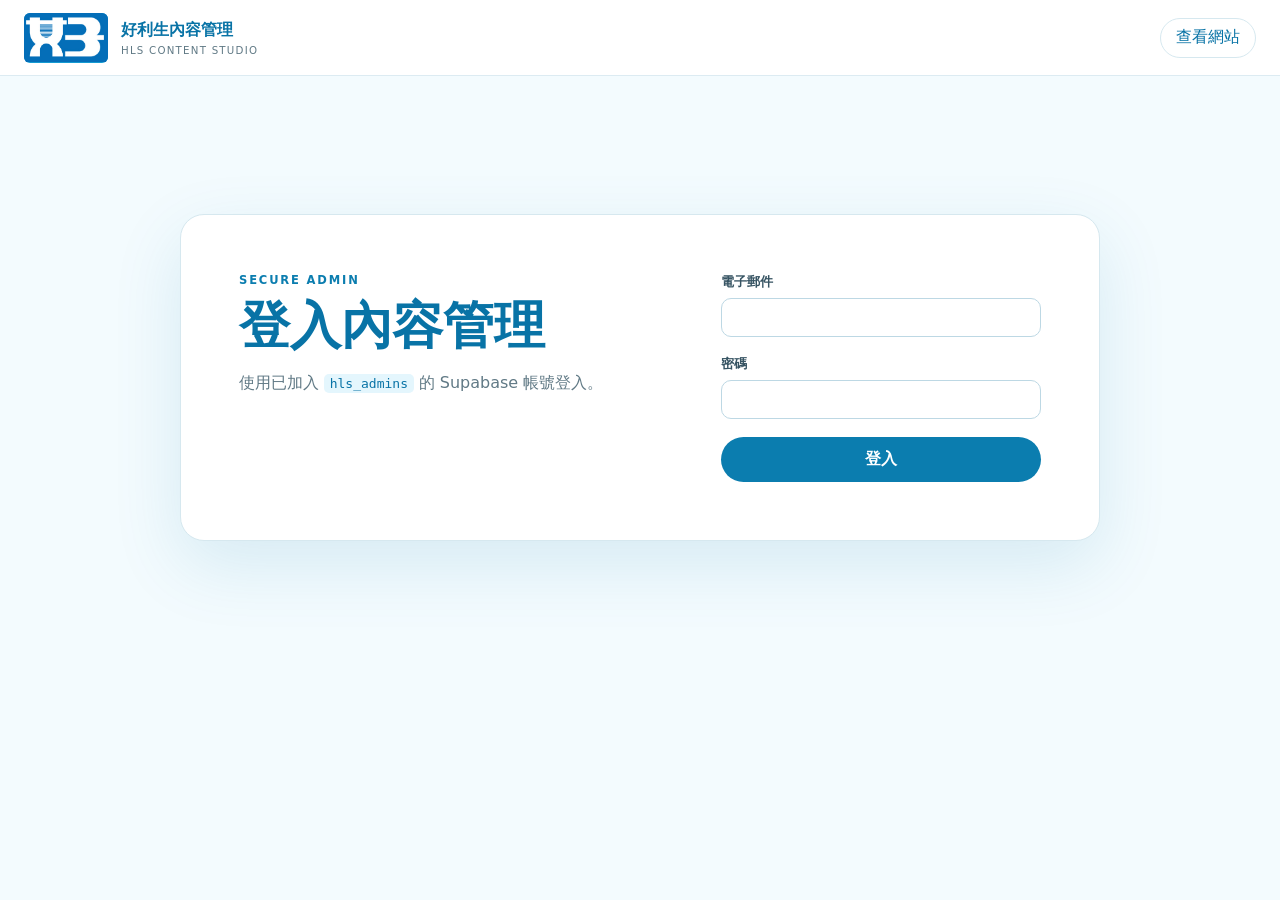
==== admin.html @ e85a118e "Add Supabase CMS and image management" ====
<!doctype html>
<html lang="zh-Hant">
  <head>
    <meta charset="UTF-8" />
    <meta name="viewport" content="width=device-width, initial-scale=1.0" />
    <meta name="theme-color" content="#0b7daf" />
    <meta name="robots" content="noindex,nofollow,noarchive" />
    <meta
      http-equiv="Content-Security-Policy"
      content="default-src 'self'; script-src 'self'; style-src 'self'; img-src 'self' data: blob: https://*.supabase.co; connect-src 'self' https://*.supabase.co; font-src 'self' data:; object-src 'none'; base-uri 'self'; form-action 'self'; upgrade-insecure-requests"
    />
    <link rel="icon" href="public/assets/legacy/www.ico" />
    <link rel="stylesheet" href="admin.css" />
    <title>好利生網站內容管理</title>
    <script src="localization.js" defer></script>
    <script src="content.js" defer></script>
    <script src="supabase-config.js" defer></script>
    <script src="content-service.js" defer></script>
    <script src="admin.js" defer></script>
  </head>
  <body>
    <header class="admin-topbar">
      <a class="admin-brand" href="index.html#/home">
        <img src="public/assets/optimized/11_n090.webp" width="259" height="154" alt="" />
        <span><strong>好利生內容管理</strong><small>HLS CONTENT STUDIO</small></span>
      </a>
      <div class="admin-actions">
        <a href="index.html#/home">查看網站</a>
        <button id="logout-button" type="button" hidden>登出</button>
      </div>
    </header>

    <main class="admin-main">
      <section id="config-notice" class="notice" hidden>
        <strong>尚未設定 Supabase</strong>
        <p>第一次使用時貼上 Project URL 與 Publishable Key；設定只會保存在這台電腦的瀏覽器中。</p>
        <form id="config-form" class="config-form">
          <label>Project URL<input type="url" name="url" placeholder="https://YOUR_PROJECT.supabase.co" maxlength="500" required /></label>
          <label>Publishable Key<input name="anonKey" placeholder="sb_publishable_..." maxlength="1000" required /></label>
          <button class="primary-button" type="submit">儲存並開始使用</button>
        </form>
      </section>

      <section id="auth-panel" class="auth-panel">
        <div>
          <p class="admin-eyebrow">SECURE ADMIN</p>
          <h1>登入內容管理</h1>
          <p>使用已加入 <code>hls_admins</code> 的 Supabase 帳號登入。</p>
        </div>
        <form id="login-form">
          <label>電子郵件<input type="email" name="email" autocomplete="username" maxlength="254" required /></label>
          <label>密碼<input type="password" name="password" autocomplete="current-password" minlength="8" maxlength="200" required /></label>
          <button class="primary-button" type="submit">登入</button>
        </form>
      </section>

      <section id="workspace" class="workspace" hidden>
        <div class="workspace-heading">
          <div><p class="admin-eyebrow">CONTENT MANAGEMENT</p><h1>網站內容</h1></div>
          <button id="new-record" class="primary-button" type="button">新增消息</button>
        </div>
        <nav id="content-tabs" class="content-tabs" aria-label="內容類型">
          <button type="button" data-type="news" class="active">最新消息</button>
          <button type="button" data-type="products">產品</button>
          <button type="button" data-type="categories">產品分類</button>
          <button type="button" data-type="locations">服務據點</button>
          <button type="button" data-type="media">圖片庫</button>
          <button type="button" data-type="inquiries">詢價紀錄</button>
        </nav>
        <section id="gpt-transfer" class="gpt-transfer" aria-labelledby="gpt-transfer-title">
          <div class="gpt-transfer-copy">
            <p class="admin-eyebrow">GPT CONTENT WORKFLOW</p>
            <h2 id="gpt-transfer-title">用 GPT 批次整理內容</h2>
            <p>下載目前類型的作業範本，交給 GPT 填寫後，把完整 JSON 檔拖回來，或直接貼上下方。</p>
          </div>
          <div class="gpt-transfer-actions">
            <button id="export-template" class="secondary-button" type="button">下載新增範本</button>
            <button id="export-current" class="secondary-button" type="button">匯出目前資料</button>
            <label id="import-drop-zone" class="import-drop-zone" tabindex="0">
              <input id="import-file" type="file" accept="application/json,.json" />
              <strong>選擇或拖入 GPT JSON</strong><span>最大 2 MB、一次最多 100 筆</span>
            </label>
          </div>
          <div class="paste-import">
            <label>或直接貼上 GPT 回傳的 JSON<textarea id="import-json" placeholder="貼上包含 format、contentType 與 records 的完整 JSON…" maxlength="2000000"></textarea></label>
            <button id="import-pasted" class="primary-button" type="button">檢查並匯入</button>
          </div>
        </section>
        <div class="admin-columns">
          <aside class="record-panel">
            <div class="record-panel-heading"><strong id="record-count">0 筆</strong><span>選擇一筆進行編輯</span></div>
            <div id="record-list" class="record-list"></div>
          </aside>
          <article id="editor" class="editor">
            <div class="empty-editor"><strong>選擇內容開始編輯</strong><p>也可以使用右上方按鈕新增內容。</p></div>
          </article>
        </div>
      </section>
    </main>
    <input id="media-upload-input" type="file" accept="image/jpeg,image/png,image/webp,image/gif,image/bmp,image/avif" multiple hidden />
    <div id="admin-status" class="admin-status" role="status" aria-live="polite"></div>
  </body>
</html>
---- admin.css ----
:root {
  --sky-700: #0873a6;
  --sky-600: #0b7daf;
  --sky-500: #159bd2;
  --sky-200: #bfe9f8;
  --sky-100: #e4f6fd;
  --sky-50: #f3fbfe;
  --lime: #8dc719;
  --ink: #203946;
  --muted: #607985;
  --line: #d6e8ef;
  --white: #fff;
  font-family: "Noto Sans TC", "PingFang TC", "Microsoft JhengHei", system-ui, sans-serif;
  color-scheme: light;
}

* { box-sizing: border-box; }
[hidden] { display: none !important; }
body { margin: 0; min-width: 320px; color: var(--ink); background: var(--sky-50); }
button, input, textarea, select { font: inherit; }
button, a { -webkit-tap-highlight-color: transparent; }
a { color: inherit; text-decoration: none; }
code { padding: 0.12rem 0.35rem; border-radius: 5px; background: var(--sky-100); color: var(--sky-700); }

.admin-topbar {
  position: sticky;
  z-index: 20;
  top: 0;
  display: flex;
  align-items: center;
  justify-content: space-between;
  min-height: 76px;
  padding: 8px max(24px, calc((100% - 1380px) / 2));
  border-bottom: 1px solid rgba(8, 115, 166, 0.14);
  background: rgba(255, 255, 255, 0.96);
  backdrop-filter: blur(14px);
}

.admin-brand, .admin-actions { display: flex; align-items: center; }
.admin-brand { gap: 13px; }
.admin-brand img { width: 84px; height: 50px; border-radius: 6px; background: var(--sky-500); object-fit: contain; }
.admin-brand span { display: flex; flex-direction: column; }
.admin-brand strong { color: var(--sky-700); font-size: 1rem; }
.admin-brand small { margin-top: 3px; color: var(--muted); font-size: 0.64rem; letter-spacing: 0.12em; }
.admin-actions { gap: 10px; }
.admin-actions a, .admin-actions button {
  min-height: 40px;
  padding: 8px 15px;
  border: 1px solid var(--line);
  border-radius: 999px;
  background: var(--white);
  color: var(--sky-700);
  cursor: pointer;
}

.admin-main { width: min(calc(100% - 48px), 1380px); margin: 0 auto; padding: 48px 0 80px; }
.notice { max-width: 850px; margin: 0 auto 24px; padding: 18px 22px; border: 1px solid #f1c86c; border-radius: 14px; background: #fff9e9; }
.notice strong { color: #7a5400; }
.notice p { margin: 5px 0 0; color: #6e6143; line-height: 1.65; }
.config-form { display: grid; grid-template-columns: 1fr 1.4fr auto; align-items: end; gap: 12px; margin-top: 16px; }
.admin-eyebrow { margin: 0 0 10px; color: var(--sky-600); font-size: 0.72rem; font-weight: 800; letter-spacing: 0.16em; }

.auth-panel {
  display: grid;
  grid-template-columns: 1fr minmax(320px, 0.75fr);
  gap: 70px;
  width: min(100%, 920px);
  margin: 10vh auto 0;
  padding: clamp(30px, 5vw, 58px);
  border: 1px solid var(--line);
  border-radius: 24px;
  background: var(--white);
  box-shadow: 0 24px 70px rgba(8, 115, 166, 0.12);
}
.auth-panel h1, .workspace-heading h1 { margin: 0; color: var(--sky-700); font-size: clamp(2rem, 4vw, 3.4rem); line-height: 1.1; }
.auth-panel p:not(.admin-eyebrow) { color: var(--muted); line-height: 1.7; }
.auth-panel form, .editor-form { display: grid; gap: 18px; }
label { display: grid; gap: 7px; color: #375463; font-size: 0.84rem; font-weight: 700; }
input, textarea, select {
  width: 100%;
  border: 1px solid #bdd8e4;
  border-radius: 10px;
  background: var(--white);
  color: var(--ink);
  padding: 11px 13px;
  outline: none;
}
textarea { min-height: 110px; resize: vertical; line-height: 1.6; }
input:focus, textarea:focus, select:focus { border-color: var(--sky-500); box-shadow: 0 0 0 3px rgba(21, 155, 210, 0.15); }
input[readonly] { background: #f1f6f8; color: var(--muted); }

.primary-button {
  min-height: 45px;
  padding: 10px 20px;
  border: 0;
  border-radius: 999px;
  background: var(--sky-600);
  color: var(--white);
  font-weight: 800;
  cursor: pointer;
}
.primary-button:hover, .primary-button:focus-visible { background: var(--sky-700); }
.primary-button:disabled { opacity: 0.55; cursor: wait; }

.workspace-heading { display: flex; align-items: flex-end; justify-content: space-between; gap: 30px; margin-bottom: 30px; }
.content-tabs { display: flex; gap: 8px; overflow-x: auto; padding-bottom: 16px; }
.content-tabs button {
  flex: 0 0 auto;
  padding: 10px 18px;
  border: 1px solid var(--line);
  border-radius: 999px;
  background: var(--white);
  color: var(--muted);
  font-weight: 750;
  cursor: pointer;
}
.content-tabs button.active { border-color: var(--sky-600); background: var(--sky-600); color: var(--white); }

.gpt-transfer {
  display: grid;
  grid-template-columns: minmax(230px, 0.7fr) minmax(320px, 1fr);
  gap: 24px;
  margin-bottom: 24px;
  padding: 24px;
  border: 1px solid #b9e1f0;
  border-radius: 18px;
  background: linear-gradient(135deg, #fff 0%, var(--sky-100) 100%);
}
.gpt-transfer h2 { margin: 0; color: var(--sky-700); font-size: 1.35rem; }
.gpt-transfer-copy > p:last-child { margin: 10px 0 0; color: var(--muted); font-size: 0.82rem; line-height: 1.65; }
.gpt-transfer-actions { display: grid; grid-template-columns: repeat(2, minmax(0, 1fr)); gap: 10px; }
.gpt-transfer-actions .secondary-button { min-height: 43px; }
.gpt-transfer-actions button:disabled { opacity: 0.45; cursor: not-allowed; }
.import-drop-zone {
  grid-column: 1 / -1;
  display: grid;
  place-items: center;
  min-height: 84px;
  padding: 12px;
  border: 2px dashed #7ac7e4;
  border-radius: 13px;
  background: rgba(255, 255, 255, 0.7);
  color: var(--sky-700);
  text-align: center;
  cursor: pointer;
}
.import-drop-zone input { display: none; }
.import-drop-zone span { color: var(--muted); font-size: 0.7rem; font-weight: 500; }
.import-drop-zone.dragover { border-color: var(--lime); background: #f6ffe8; }
.paste-import { grid-column: 1 / -1; display: grid; grid-template-columns: 1fr auto; align-items: end; gap: 12px; padding-top: 6px; border-top: 1px solid rgba(8, 115, 166, 0.14); }
.paste-import textarea { min-height: 82px; max-height: 180px; }

.admin-columns { display: grid; grid-template-columns: minmax(260px, 0.34fr) minmax(0, 1fr); gap: 24px; align-items: start; }
.record-panel, .editor { border: 1px solid var(--line); border-radius: 18px; background: var(--white); box-shadow: 0 14px 42px rgba(8, 115, 166, 0.08); }
.record-panel { position: sticky; top: 100px; max-height: calc(100vh - 124px); overflow: hidden; }
.record-panel-heading { display: flex; justify-content: space-between; gap: 12px; padding: 17px 18px; border-bottom: 1px solid var(--line); }
.record-panel-heading span { color: var(--muted); font-size: 0.77rem; }
.record-list { max-height: calc(100vh - 185px); overflow: auto; }
.record-item { display: block; width: 100%; padding: 15px 18px; border: 0; border-bottom: 1px solid var(--line); background: transparent; text-align: left; cursor: pointer; }
.record-item:has(.record-item-thumbnail) { display: grid; grid-template-columns: 58px minmax(0, 1fr); align-items: center; gap: 12px; }
.record-item-thumbnail { width: 58px; height: 47px; border-radius: 7px; background: var(--sky-50); object-fit: cover; }
.record-item-copy { min-width: 0; }
.record-item:hover, .record-item.active { background: var(--sky-100); }
.record-item strong, .record-item span { display: block; }
.record-item strong { color: var(--ink); line-height: 1.45; }
.record-item span { margin-top: 5px; color: var(--muted); font-size: 0.72rem; }
.record-item em { display: inline-block; margin-left: 6px; padding: 2px 6px; border-radius: 999px; background: #fff2cb; color: #715000; font-size: 0.65rem; font-style: normal; }
.editor { min-height: 520px; padding: clamp(22px, 4vw, 40px); }
.empty-editor { display: grid; place-items: center; min-height: 430px; color: var(--muted); text-align: center; }
.empty-editor strong { color: var(--sky-700); font-size: 1.3rem; }
.empty-editor p { margin-top: -150px; }
.editor-title { display: flex; justify-content: space-between; gap: 20px; padding-bottom: 20px; border-bottom: 1px solid var(--line); }
.editor-title h2 { margin: 0; color: var(--sky-700); }
.editor-title p { margin: 7px 0 0; color: var(--muted); font-size: 0.78rem; }
.editor-form { margin-top: 25px; }
.form-grid { display: grid; grid-template-columns: repeat(2, minmax(0, 1fr)); gap: 17px; }
.form-grid .wide { grid-column: 1 / -1; }
fieldset { margin: 0; padding: 18px; border: 1px solid var(--line); border-radius: 13px; }
legend { padding: 0 7px; color: var(--sky-700); font-weight: 800; }
.language-grid { display: grid; grid-template-columns: repeat(3, minmax(0, 1fr)); gap: 13px; }
.language-grid label span { color: var(--muted); font-size: 0.72rem; }
.checkbox-label { display: flex; align-items: center; gap: 9px; }
.checkbox-label input { width: 18px; height: 18px; }
.form-note { margin: 0; color: var(--muted); font-size: 0.76rem; line-height: 1.65; }
.editor-actions { display: flex; justify-content: flex-end; gap: 10px; padding-top: 7px; }
.secondary-button { padding: 10px 18px; border: 1px solid var(--line); border-radius: 999px; background: var(--white); color: var(--sky-700); cursor: pointer; }
.danger-button { padding: 10px 18px; border: 1px solid #efb2b2; border-radius: 999px; background: #fff5f5; color: #a52f2f; font-weight: 700; cursor: pointer; }
.danger-button:hover, .danger-button:focus-visible { border-color: #d96565; background: #ffe8e8; }
.image-field { display: grid; gap: 11px; }
.image-field-actions { display: flex; align-items: center; flex-wrap: wrap; gap: 11px; }
.image-field-actions span { color: var(--muted); font-size: 0.74rem; font-weight: 500; }
.image-preview { display: grid; grid-template-columns: repeat(auto-fill, minmax(118px, 1fr)); gap: 10px; }
.image-preview a { display: block; aspect-ratio: 4 / 3; overflow: hidden; border: 1px solid var(--line); border-radius: 10px; background: var(--sky-50); }
.image-preview img { width: 100%; height: 100%; object-fit: cover; }
.image-preview-empty { margin: 0; padding: 15px; border: 1px dashed #9bcfe2; border-radius: 10px; color: var(--muted); font-size: 0.76rem; }
.media-upload-panel { display: grid; place-items: center; min-height: 430px; padding: 36px; border: 2px dashed #7ac7e4; border-radius: 16px; background: linear-gradient(145deg, #fff 0%, var(--sky-50) 100%); color: var(--muted); text-align: center; transition: 160ms ease; }
.media-upload-panel.dragover { border-color: var(--lime); background: #f6ffe8; transform: scale(1.005); }
.media-upload-panel strong { margin-top: 11px; color: var(--sky-700); font-size: 1.35rem; }
.media-upload-panel p { max-width: 540px; margin: 9px 0 20px; line-height: 1.7; }
.media-upload-panel small { margin-top: 12px; }
.media-upload-icon { display: grid; place-items: center; width: 66px; height: 66px; border-radius: 50%; background: var(--sky-100); color: var(--sky-600); font-size: 2.2rem; line-height: 1; }
.media-detail { display: grid; gap: 22px; margin-top: 25px; }
.media-detail > a { display: grid; place-items: center; min-height: 300px; max-height: 560px; padding: 16px; overflow: hidden; border-radius: 14px; background: var(--sky-50); }
.media-detail > a img { max-width: 100%; max-height: 520px; object-fit: contain; }
.media-detail dl { display: grid; grid-template-columns: repeat(4, minmax(0, 1fr)); gap: 10px; margin: 0; }
.media-detail dl div { padding: 13px; border: 1px solid var(--line); border-radius: 10px; background: var(--sky-50); }
.media-detail dt { color: var(--muted); font-size: 0.7rem; }
.media-detail dd { margin: 5px 0 0; color: var(--ink); font-weight: 750; }
.inquiry-message { padding: 18px; border-radius: 12px; background: var(--sky-50); white-space: pre-wrap; line-height: 1.7; }
.admin-status { position: fixed; z-index: 50; right: 22px; bottom: 22px; max-width: min(390px, calc(100% - 44px)); padding: 13px 17px; border-radius: 10px; background: var(--sky-700); color: var(--white); box-shadow: 0 16px 40px rgba(8, 115, 166, 0.24); opacity: 0; transform: translateY(12px); transition: 180ms ease; pointer-events: none; }
.admin-status.show { opacity: 1; transform: translateY(0); }
.admin-status.error { background: #b94343; }

@media (max-width: 900px) {
  .auth-panel, .admin-columns { grid-template-columns: 1fr; }
  .gpt-transfer { grid-template-columns: 1fr; }
  .auth-panel { gap: 25px; margin-top: 3vh; }
  .record-panel { position: static; max-height: 330px; }
  .record-list { max-height: 260px; }
  .language-grid { grid-template-columns: 1fr; }
  .media-detail dl { grid-template-columns: repeat(2, minmax(0, 1fr)); }
}

@media (max-width: 600px) {
  .admin-topbar { padding-inline: 16px; }
  .admin-brand img { width: 65px; height: 39px; }
  .admin-brand small { display: none; }
  .admin-actions a { display: none; }
  .admin-main { width: min(calc(100% - 28px), 1380px); padding-top: 28px; }
  .workspace-heading { align-items: flex-start; flex-direction: column; }
  .form-grid { grid-template-columns: 1fr; }
  .config-form, .paste-import { grid-template-columns: 1fr; }
  .gpt-transfer-actions { grid-template-columns: 1fr; }
  .import-drop-zone { grid-column: auto; }
  .editor { padding: 19px; }
  .media-upload-panel { min-height: 350px; padding: 24px 16px; }
  .media-detail dl { grid-template-columns: 1fr; }
}
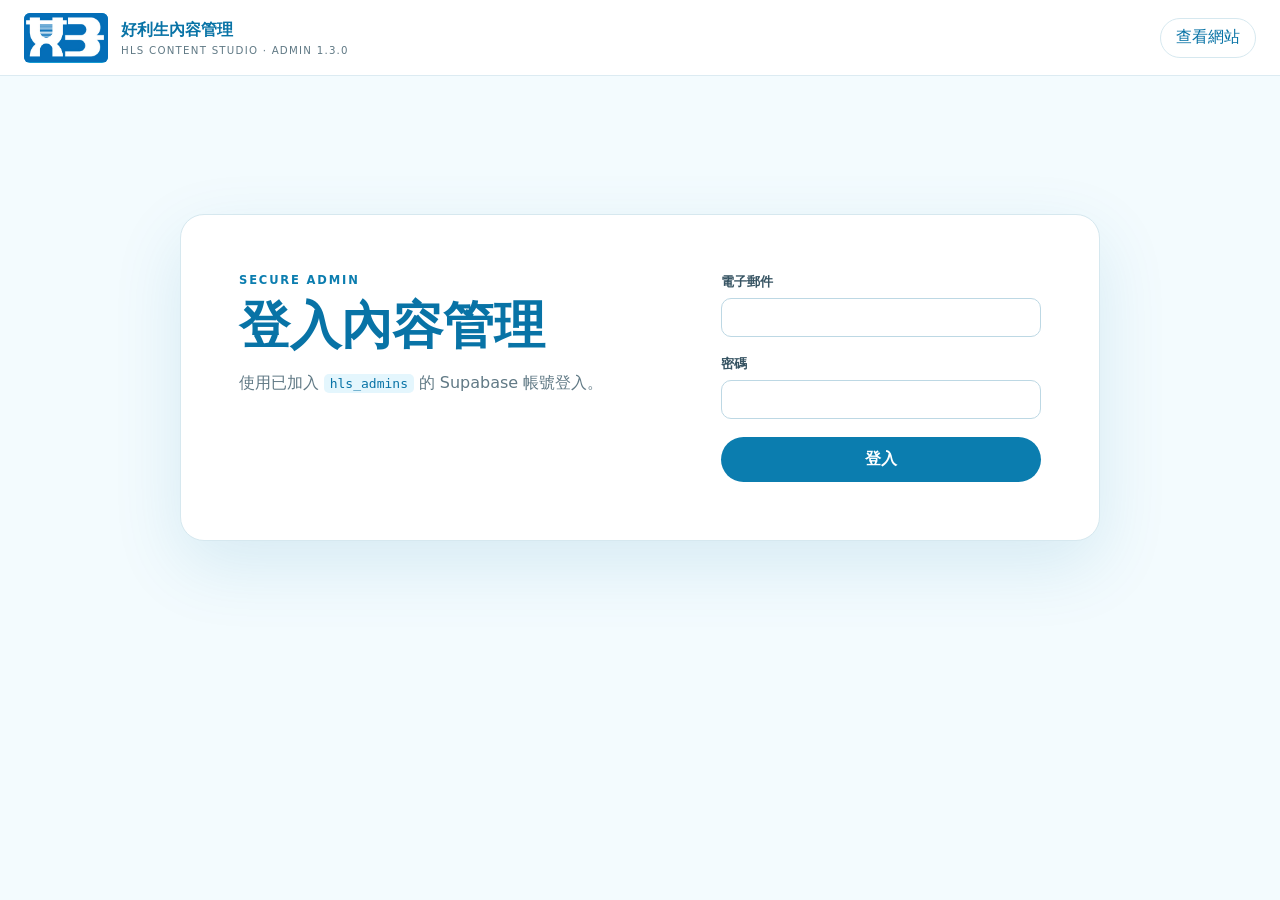
==== commit 9bf2aa89: "Add reusable media picker and improve site interactions" ====
--- a/admin.html
+++ b/admin.html
@@ -22,7 +22,7 @@
     <header class="admin-topbar">
       <a class="admin-brand" href="index.html#/home">
         <img src="public/assets/optimized/11_n090.webp" width="259" height="154" alt="" />
-        <span><strong>好利生內容管理</strong><small>HLS CONTENT STUDIO</small></span>
+        <span><strong>好利生內容管理</strong><small>HLS CONTENT STUDIO · ADMIN 1.3.0</small></span>
       </a>
       <div class="admin-actions">
         <a href="index.html#/home">查看網站</a>
@@ -67,6 +67,9 @@
           <button type="button" data-type="media">圖片庫</button>
           <button type="button" data-type="inquiries">詢價紀錄</button>
         </nav>
+        <div id="admin-activity" class="admin-activity" role="status" aria-live="polite">
+          <strong>系統狀態</strong><span>尚未進行儲存操作。</span>
+        </div>
         <section id="gpt-transfer" class="gpt-transfer" aria-labelledby="gpt-transfer-title">
           <div class="gpt-transfer-copy">
             <p class="admin-eyebrow">GPT CONTENT WORKFLOW</p>
@@ -75,6 +78,7 @@
           </div>
           <div class="gpt-transfer-actions">
             <button id="export-template" class="secondary-button" type="button">下載新增範本</button>
+            <a class="secondary-button gpt-site-link" href="https://chatgpt.com/" target="_blank" rel="noopener noreferrer">開啟 ChatGPT ↗</a>
             <button id="export-current" class="secondary-button" type="button">匯出目前資料</button>
             <label id="import-drop-zone" class="import-drop-zone" tabindex="0">
               <input id="import-file" type="file" accept="application/json,.json" />
@@ -97,6 +101,20 @@
         </div>
       </section>
     </main>
+    <dialog id="media-picker" class="media-picker" aria-labelledby="media-picker-title">
+      <div class="media-picker-shell">
+        <header class="media-picker-header">
+          <div><p class="admin-eyebrow">SUPABASE MEDIA</p><h2 id="media-picker-title">從圖片庫選擇</h2></div>
+          <button class="media-picker-close" type="button" data-action="close-media-picker" aria-label="關閉圖片庫">×</button>
+        </header>
+        <label class="media-picker-search">搜尋原始檔名<input id="media-picker-search" type="search" placeholder="輸入圖片名稱…" maxlength="200" autocomplete="off" /></label>
+        <div id="media-picker-grid" class="media-picker-grid"><p>正在讀取圖片庫…</p></div>
+        <footer class="media-picker-footer">
+          <span id="media-picker-count">尚未選擇圖片</span>
+          <button id="apply-media-selection" class="primary-button" type="button" data-action="apply-media-selection">加入已選圖片</button>
+        </footer>
+      </div>
+    </dialog>
     <input id="media-upload-input" type="file" accept="image/jpeg,image/png,image/webp,image/gif,image/bmp,image/avif" multiple hidden />
     <div id="admin-status" class="admin-status" role="status" aria-live="polite"></div>
   </body>
--- a/admin.css
+++ b/admin.css
@@ -115,6 +115,10 @@
   cursor: pointer;
 }
 .content-tabs button.active { border-color: var(--sky-600); background: var(--sky-600); color: var(--white); }
+.admin-activity { display: flex; align-items: center; gap: 10px; min-height: 46px; margin: -3px 0 20px; padding: 10px 15px; border: 1px solid #b9e1f0; border-radius: 11px; background: var(--sky-50); color: var(--muted); font-size: 0.78rem; }
+.admin-activity strong { flex: 0 0 auto; color: var(--sky-700); }
+.admin-activity.success { border-color: #a8d8bb; background: #f0fbf4; color: #28734a; }
+.admin-activity.error { border-color: #efb2b2; background: #fff5f5; color: #a52f2f; }
 
 .gpt-transfer {
   display: grid;
@@ -128,8 +132,9 @@
 }
 .gpt-transfer h2 { margin: 0; color: var(--sky-700); font-size: 1.35rem; }
 .gpt-transfer-copy > p:last-child { margin: 10px 0 0; color: var(--muted); font-size: 0.82rem; line-height: 1.65; }
-.gpt-transfer-actions { display: grid; grid-template-columns: repeat(2, minmax(0, 1fr)); gap: 10px; }
+.gpt-transfer-actions { display: grid; grid-template-columns: repeat(3, minmax(0, 1fr)); gap: 10px; }
 .gpt-transfer-actions .secondary-button { min-height: 43px; }
+.gpt-site-link { display: inline-flex; align-items: center; justify-content: center; text-decoration: none; text-align: center; }
 .gpt-transfer-actions button:disabled { opacity: 0.45; cursor: not-allowed; }
 .import-drop-zone {
   grid-column: 1 / -1;
@@ -181,8 +186,16 @@
 .language-grid label span { color: var(--muted); font-size: 0.72rem; }
 .checkbox-label { display: flex; align-items: center; gap: 9px; }
 .checkbox-label input { width: 18px; height: 18px; }
+.publish-toggle { padding: 13px 15px; border: 1px solid #8dccdf; border-radius: 11px; background: var(--sky-50); cursor: pointer; }
+.publish-toggle span { display: grid; gap: 3px; }
+.publish-toggle strong { color: var(--sky-700); }
+.publish-toggle small { color: var(--muted); font-size: 0.7rem; font-weight: 500; }
 .form-note { margin: 0; color: var(--muted); font-size: 0.76rem; line-height: 1.65; }
-.editor-actions { display: flex; justify-content: flex-end; gap: 10px; padding-top: 7px; }
+.editor-actions { display: flex; align-items: center; justify-content: flex-end; flex-wrap: wrap; gap: 10px; padding-top: 7px; }
+.save-feedback { flex: 1 1 260px; margin: 0 auto 0 0; color: var(--muted); font-size: 0.78rem; line-height: 1.5; }
+.save-feedback.saving { color: var(--sky-700); }
+.save-feedback.success { color: #28734a; font-weight: 750; }
+.save-feedback.error { color: #b94343; font-weight: 750; }
 .secondary-button { padding: 10px 18px; border: 1px solid var(--line); border-radius: 999px; background: var(--white); color: var(--sky-700); cursor: pointer; }
 .danger-button { padding: 10px 18px; border: 1px solid #efb2b2; border-radius: 999px; background: #fff5f5; color: #a52f2f; font-weight: 700; cursor: pointer; }
 .danger-button:hover, .danger-button:focus-visible { border-color: #d96565; background: #ffe8e8; }
@@ -202,10 +215,30 @@
 .media-detail { display: grid; gap: 22px; margin-top: 25px; }
 .media-detail > a { display: grid; place-items: center; min-height: 300px; max-height: 560px; padding: 16px; overflow: hidden; border-radius: 14px; background: var(--sky-50); }
 .media-detail > a img { max-width: 100%; max-height: 520px; object-fit: contain; }
-.media-detail dl { display: grid; grid-template-columns: repeat(4, minmax(0, 1fr)); gap: 10px; margin: 0; }
+.media-detail dl { display: grid; grid-template-columns: repeat(auto-fit, minmax(145px, 1fr)); gap: 10px; margin: 0; }
 .media-detail dl div { padding: 13px; border: 1px solid var(--line); border-radius: 10px; background: var(--sky-50); }
 .media-detail dt { color: var(--muted); font-size: 0.7rem; }
 .media-detail dd { margin: 5px 0 0; color: var(--ink); font-weight: 750; }
+.media-picker { width: min(1040px, calc(100% - 32px)); max-height: min(860px, calc(100vh - 32px)); padding: 0; overflow: hidden; border: 1px solid #9bcfe2; border-radius: 20px; background: var(--white); color: var(--ink); box-shadow: 0 30px 90px rgba(8, 92, 132, 0.28); }
+.media-picker::backdrop { background: rgba(28, 63, 78, 0.48); backdrop-filter: blur(5px); }
+.media-picker-shell { display: grid; grid-template-rows: auto auto minmax(180px, 1fr) auto; max-height: min(860px, calc(100vh - 32px)); }
+.media-picker-header, .media-picker-footer { display: flex; align-items: center; justify-content: space-between; gap: 16px; padding: 18px 22px; }
+.media-picker-header { border-bottom: 1px solid var(--line); }
+.media-picker-header .admin-eyebrow { margin-bottom: 5px; }
+.media-picker-header h2 { margin: 0; color: var(--sky-700); }
+.media-picker-close { display: grid; place-items: center; width: 42px; height: 42px; border: 1px solid var(--line); border-radius: 50%; background: var(--white); color: var(--sky-700); font-size: 1.5rem; cursor: pointer; }
+.media-picker-search { padding: 16px 22px 0; }
+.media-picker-grid { display: grid; grid-template-columns: repeat(auto-fill, minmax(175px, 1fr)); align-content: start; gap: 13px; padding: 18px 22px; overflow: auto; }
+.media-picker-card { display: grid; gap: 9px; min-width: 0; padding: 8px; border: 2px solid transparent; border-radius: 13px; background: var(--sky-50); color: var(--ink); text-align: left; cursor: pointer; }
+.media-picker-card:hover, .media-picker-card:focus-visible { border-color: #7ac7e4; }
+.media-picker-card.selected { border-color: var(--lime); background: #f5ffe7; }
+.media-picker-card img { width: 100%; aspect-ratio: 4 / 3; border-radius: 8px; background: var(--white); object-fit: contain; }
+.media-picker-card span, .media-picker-card strong, .media-picker-card small { display: block; min-width: 0; }
+.media-picker-card strong { overflow: hidden; text-overflow: ellipsis; white-space: nowrap; }
+.media-picker-card small { margin-top: 4px; color: var(--muted); font-size: 0.68rem; }
+.media-picker-empty { grid-column: 1 / -1; margin: 20px 0; color: var(--muted); text-align: center; }
+.media-picker-empty.error { color: #b94343; }
+.media-picker-footer { border-top: 1px solid var(--line); background: var(--sky-50); color: var(--muted); font-size: 0.78rem; }
 .inquiry-message { padding: 18px; border-radius: 12px; background: var(--sky-50); white-space: pre-wrap; line-height: 1.7; }
 .admin-status { position: fixed; z-index: 50; right: 22px; bottom: 22px; max-width: min(390px, calc(100% - 44px)); padding: 13px 17px; border-radius: 10px; background: var(--sky-700); color: var(--white); box-shadow: 0 16px 40px rgba(8, 115, 166, 0.24); opacity: 0; transform: translateY(12px); transition: 180ms ease; pointer-events: none; }
 .admin-status.show { opacity: 1; transform: translateY(0); }
@@ -235,4 +268,8 @@
   .editor { padding: 19px; }
   .media-upload-panel { min-height: 350px; padding: 24px 16px; }
   .media-detail dl { grid-template-columns: 1fr; }
-}
+  .media-picker { width: calc(100% - 18px); max-height: calc(100vh - 18px); }
+  .media-picker-shell { max-height: calc(100vh - 18px); }
+  .media-picker-grid { grid-template-columns: repeat(2, minmax(0, 1fr)); padding: 14px; }
+  .media-picker-header, .media-picker-footer { padding: 14px; }
+}
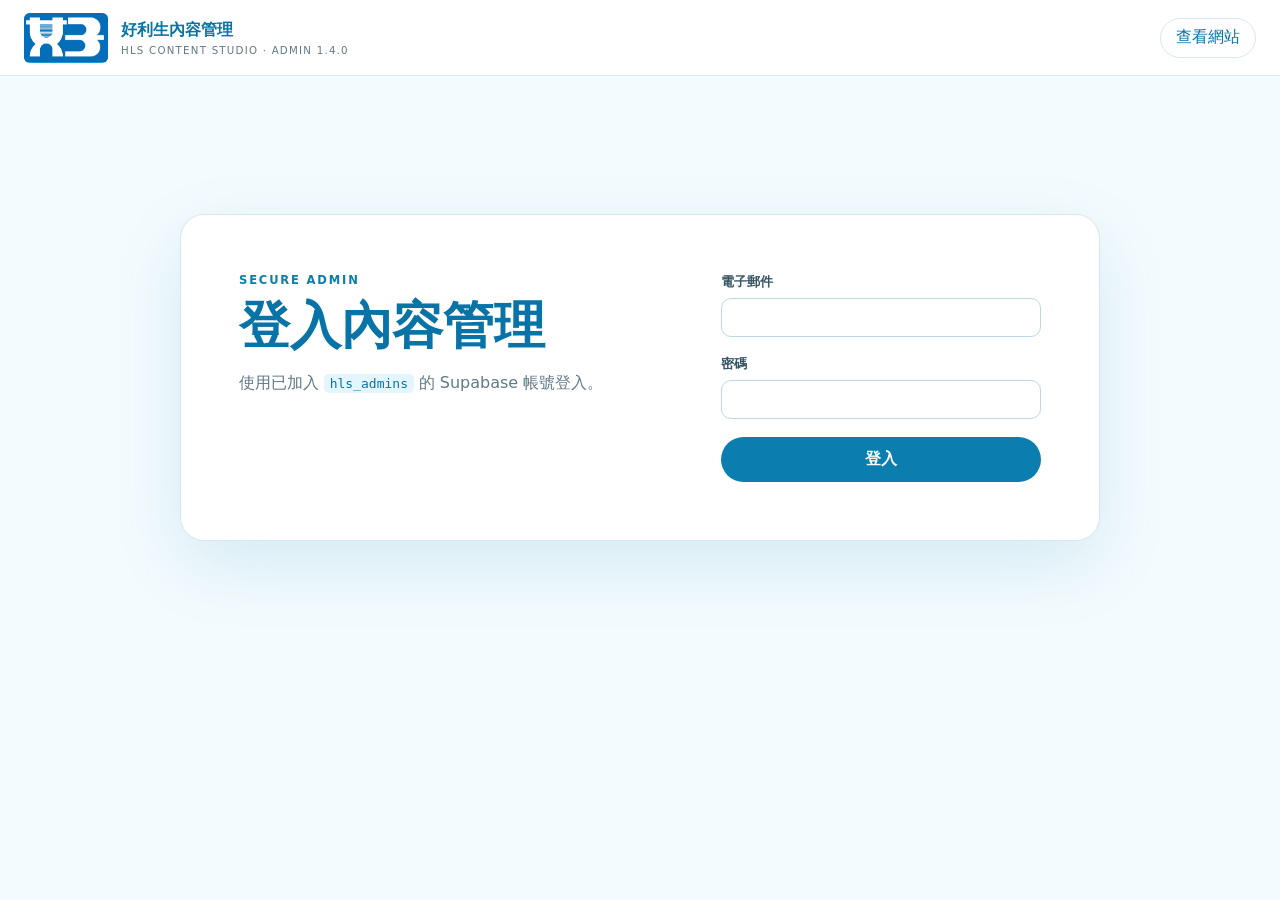
==== commit 28b72f83: "Add product video media support" ====
--- a/admin.html
+++ b/admin.html
@@ -7,7 +7,7 @@
     <meta name="robots" content="noindex,nofollow,noarchive" />
     <meta
       http-equiv="Content-Security-Policy"
-      content="default-src 'self'; script-src 'self'; style-src 'self'; img-src 'self' data: blob: https://*.supabase.co; connect-src 'self' https://*.supabase.co; font-src 'self' data:; object-src 'none'; base-uri 'self'; form-action 'self'; upgrade-insecure-requests"
+      content="default-src 'self'; script-src 'self'; style-src 'self'; img-src 'self' data: blob: https://*.supabase.co; media-src 'self' blob: https://*.supabase.co; connect-src 'self' https://*.supabase.co; font-src 'self' data:; object-src 'none'; base-uri 'self'; form-action 'self'; upgrade-insecure-requests"
     />
     <link rel="icon" href="public/assets/legacy/www.ico" />
     <link rel="stylesheet" href="admin.css" />
@@ -22,7 +22,7 @@
     <header class="admin-topbar">
       <a class="admin-brand" href="index.html#/home">
         <img src="public/assets/optimized/11_n090.webp" width="259" height="154" alt="" />
-        <span><strong>好利生內容管理</strong><small>HLS CONTENT STUDIO · ADMIN 1.3.0</small></span>
+        <span><strong>好利生內容管理</strong><small>HLS CONTENT STUDIO · ADMIN 1.4.0</small></span>
       </a>
       <div class="admin-actions">
         <a href="index.html#/home">查看網站</a>
@@ -64,8 +64,8 @@
           <button type="button" data-type="products">產品</button>
           <button type="button" data-type="categories">產品分類</button>
           <button type="button" data-type="locations">服務據點</button>
-          <button type="button" data-type="media">圖片庫</button>
-          <button type="button" data-type="inquiries">詢價紀錄</button>
+          <button type="button" data-type="media">媒體庫</button>
+          <button type="button" data-type="inquiries">歷史詢問</button>
         </nav>
         <div id="admin-activity" class="admin-activity" role="status" aria-live="polite">
           <strong>系統狀態</strong><span>尚未進行儲存操作。</span>
@@ -104,18 +104,18 @@
     <dialog id="media-picker" class="media-picker" aria-labelledby="media-picker-title">
       <div class="media-picker-shell">
         <header class="media-picker-header">
-          <div><p class="admin-eyebrow">SUPABASE MEDIA</p><h2 id="media-picker-title">從圖片庫選擇</h2></div>
-          <button class="media-picker-close" type="button" data-action="close-media-picker" aria-label="關閉圖片庫">×</button>
+          <div><p class="admin-eyebrow">SUPABASE MEDIA</p><h2 id="media-picker-title">從媒體庫選擇</h2></div>
+          <button class="media-picker-close" type="button" data-action="close-media-picker" aria-label="關閉媒體庫">×</button>
         </header>
-        <label class="media-picker-search">搜尋原始檔名<input id="media-picker-search" type="search" placeholder="輸入圖片名稱…" maxlength="200" autocomplete="off" /></label>
-        <div id="media-picker-grid" class="media-picker-grid"><p>正在讀取圖片庫…</p></div>
+        <label class="media-picker-search">搜尋原始檔名<input id="media-picker-search" type="search" placeholder="輸入媒體名稱…" maxlength="200" autocomplete="off" /></label>
+        <div id="media-picker-grid" class="media-picker-grid"><p>正在讀取媒體庫…</p></div>
         <footer class="media-picker-footer">
-          <span id="media-picker-count">尚未選擇圖片</span>
-          <button id="apply-media-selection" class="primary-button" type="button" data-action="apply-media-selection">加入已選圖片</button>
+          <span id="media-picker-count">尚未選擇媒體</span>
+          <button id="apply-media-selection" class="primary-button" type="button" data-action="apply-media-selection">加入已選媒體</button>
         </footer>
       </div>
     </dialog>
-    <input id="media-upload-input" type="file" accept="image/jpeg,image/png,image/webp,image/gif,image/bmp,image/avif" multiple hidden />
+    <input id="media-upload-input" type="file" accept="image/jpeg,image/png,image/webp,image/gif,image/bmp,image/avif,video/mp4,video/webm,.jpg,.jpeg,.png,.webp,.gif,.bmp,.avif,.mp4,.webm" multiple hidden />
     <div id="admin-status" class="admin-status" role="status" aria-live="polite"></div>
   </body>
 </html>
--- a/admin.css
+++ b/admin.css
@@ -164,6 +164,7 @@
 .record-item { display: block; width: 100%; padding: 15px 18px; border: 0; border-bottom: 1px solid var(--line); background: transparent; text-align: left; cursor: pointer; }
 .record-item:has(.record-item-thumbnail) { display: grid; grid-template-columns: 58px minmax(0, 1fr); align-items: center; gap: 12px; }
 .record-item-thumbnail { width: 58px; height: 47px; border-radius: 7px; background: var(--sky-50); object-fit: cover; }
+.video-thumbnail { display: grid; place-items: center; background: linear-gradient(135deg, var(--sky-600), var(--sky-700)); color: var(--white); font-size: 1.1rem; }
 .record-item-copy { min-width: 0; }
 .record-item:hover, .record-item.active { background: var(--sky-100); }
 .record-item strong, .record-item span { display: block; }
@@ -204,7 +205,9 @@
 .image-field-actions span { color: var(--muted); font-size: 0.74rem; font-weight: 500; }
 .image-preview { display: grid; grid-template-columns: repeat(auto-fill, minmax(118px, 1fr)); gap: 10px; }
 .image-preview a { display: block; aspect-ratio: 4 / 3; overflow: hidden; border: 1px solid var(--line); border-radius: 10px; background: var(--sky-50); }
-.image-preview img { width: 100%; height: 100%; object-fit: cover; }
+.image-preview img, .image-preview video { width: 100%; height: 100%; object-fit: cover; }
+.media-preview-video { position: relative; }
+.media-preview-video span { position: absolute; right: 7px; bottom: 7px; padding: 3px 7px; border-radius: 999px; background: rgba(4, 54, 77, 0.78); color: var(--white); font-size: 0.68rem; font-weight: 700; }
 .image-preview-empty { margin: 0; padding: 15px; border: 1px dashed #9bcfe2; border-radius: 10px; color: var(--muted); font-size: 0.76rem; }
 .media-upload-panel { display: grid; place-items: center; min-height: 430px; padding: 36px; border: 2px dashed #7ac7e4; border-radius: 16px; background: linear-gradient(145deg, #fff 0%, var(--sky-50) 100%); color: var(--muted); text-align: center; transition: 160ms ease; }
 .media-upload-panel.dragover { border-color: var(--lime); background: #f6ffe8; transform: scale(1.005); }
@@ -213,8 +216,9 @@
 .media-upload-panel small { margin-top: 12px; }
 .media-upload-icon { display: grid; place-items: center; width: 66px; height: 66px; border-radius: 50%; background: var(--sky-100); color: var(--sky-600); font-size: 2.2rem; line-height: 1; }
 .media-detail { display: grid; gap: 22px; margin-top: 25px; }
-.media-detail > a { display: grid; place-items: center; min-height: 300px; max-height: 560px; padding: 16px; overflow: hidden; border-radius: 14px; background: var(--sky-50); }
-.media-detail > a img { max-width: 100%; max-height: 520px; object-fit: contain; }
+.media-detail-preview { display: grid; place-items: center; min-height: 300px; max-height: 560px; padding: 16px; overflow: hidden; border-radius: 14px; background: var(--sky-50); }
+.media-detail-preview img, .media-detail-preview video { max-width: 100%; max-height: 520px; object-fit: contain; }
+.media-detail-preview video { width: min(100%, 880px); background: #dff4fc; }
 .media-detail dl { display: grid; grid-template-columns: repeat(auto-fit, minmax(145px, 1fr)); gap: 10px; margin: 0; }
 .media-detail dl div { padding: 13px; border: 1px solid var(--line); border-radius: 10px; background: var(--sky-50); }
 .media-detail dt { color: var(--muted); font-size: 0.7rem; }
@@ -232,7 +236,8 @@
 .media-picker-card { display: grid; gap: 9px; min-width: 0; padding: 8px; border: 2px solid transparent; border-radius: 13px; background: var(--sky-50); color: var(--ink); text-align: left; cursor: pointer; }
 .media-picker-card:hover, .media-picker-card:focus-visible { border-color: #7ac7e4; }
 .media-picker-card.selected { border-color: var(--lime); background: #f5ffe7; }
-.media-picker-card img { width: 100%; aspect-ratio: 4 / 3; border-radius: 8px; background: var(--white); object-fit: contain; }
+.media-picker-card img, .media-picker-card video { width: 100%; aspect-ratio: 4 / 3; border-radius: 8px; background: var(--white); object-fit: contain; }
+.media-picker-card video { background: #dff4fc; }
 .media-picker-card span, .media-picker-card strong, .media-picker-card small { display: block; min-width: 0; }
 .media-picker-card strong { overflow: hidden; text-overflow: ellipsis; white-space: nowrap; }
 .media-picker-card small { margin-top: 4px; color: var(--muted); font-size: 0.68rem; }
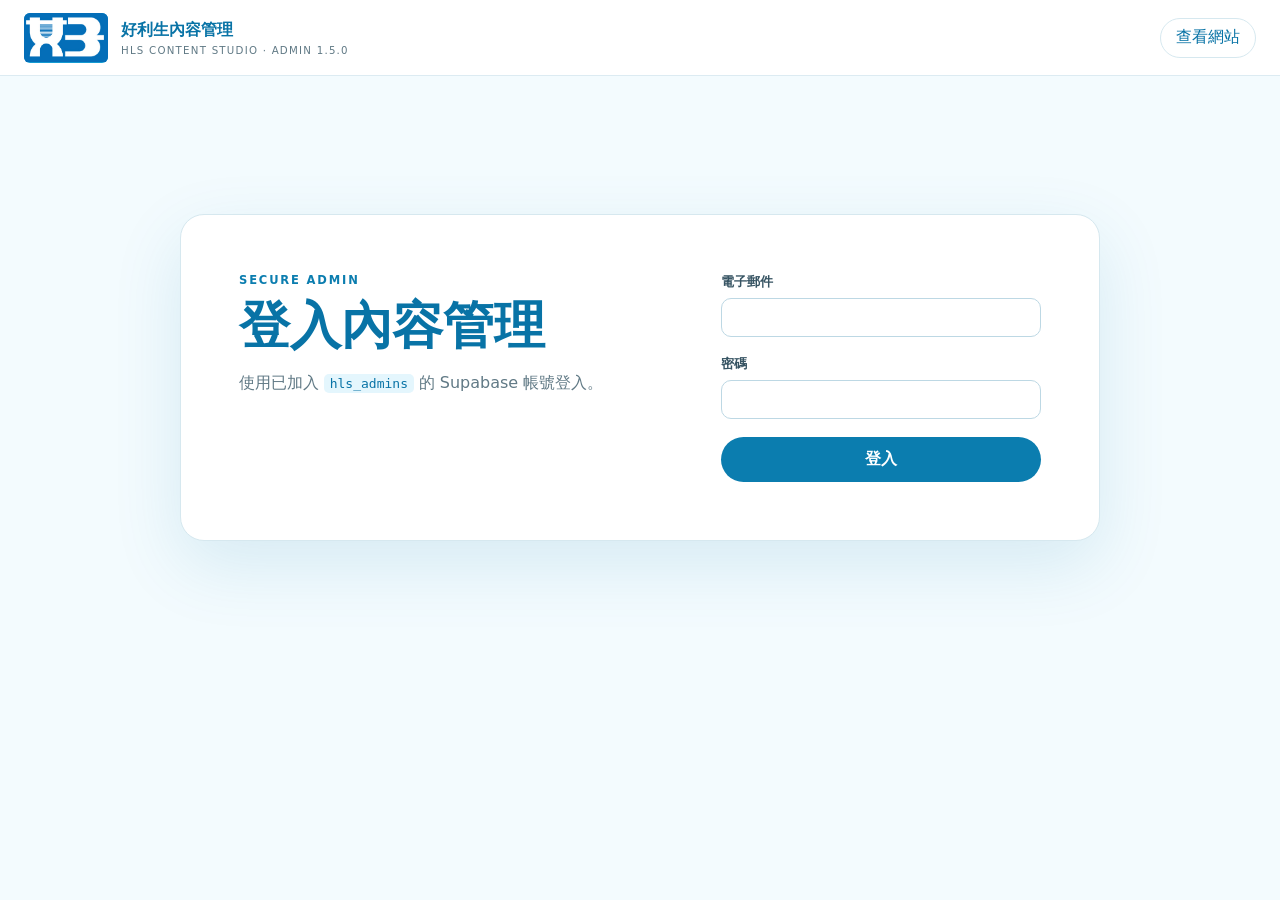
==== commit fb5a2fd8: "Use YouTube links for product videos" ====
--- a/admin.html
+++ b/admin.html
@@ -7,7 +7,7 @@
     <meta name="robots" content="noindex,nofollow,noarchive" />
     <meta
       http-equiv="Content-Security-Policy"
-      content="default-src 'self'; script-src 'self'; style-src 'self'; img-src 'self' data: blob: https://*.supabase.co; media-src 'self' blob: https://*.supabase.co; connect-src 'self' https://*.supabase.co; font-src 'self' data:; object-src 'none'; base-uri 'self'; form-action 'self'; upgrade-insecure-requests"
+      content="default-src 'self'; script-src 'self'; style-src 'self'; img-src 'self' data: blob: https://*.supabase.co; connect-src 'self' https://*.supabase.co; font-src 'self' data:; object-src 'none'; base-uri 'self'; form-action 'self'; upgrade-insecure-requests"
     />
     <link rel="icon" href="public/assets/legacy/www.ico" />
     <link rel="stylesheet" href="admin.css" />
@@ -22,7 +22,7 @@
     <header class="admin-topbar">
       <a class="admin-brand" href="index.html#/home">
         <img src="public/assets/optimized/11_n090.webp" width="259" height="154" alt="" />
-        <span><strong>好利生內容管理</strong><small>HLS CONTENT STUDIO · ADMIN 1.4.0</small></span>
+        <span><strong>好利生內容管理</strong><small>HLS CONTENT STUDIO · ADMIN 1.5.0</small></span>
       </a>
       <div class="admin-actions">
         <a href="index.html#/home">查看網站</a>
@@ -64,7 +64,7 @@
           <button type="button" data-type="products">產品</button>
           <button type="button" data-type="categories">產品分類</button>
           <button type="button" data-type="locations">服務據點</button>
-          <button type="button" data-type="media">媒體庫</button>
+          <button type="button" data-type="media">圖片庫</button>
           <button type="button" data-type="inquiries">歷史詢問</button>
         </nav>
         <div id="admin-activity" class="admin-activity" role="status" aria-live="polite">
@@ -104,18 +104,18 @@
     <dialog id="media-picker" class="media-picker" aria-labelledby="media-picker-title">
       <div class="media-picker-shell">
         <header class="media-picker-header">
-          <div><p class="admin-eyebrow">SUPABASE MEDIA</p><h2 id="media-picker-title">從媒體庫選擇</h2></div>
-          <button class="media-picker-close" type="button" data-action="close-media-picker" aria-label="關閉媒體庫">×</button>
+          <div><p class="admin-eyebrow">SUPABASE IMAGES</p><h2 id="media-picker-title">從圖片庫選擇</h2></div>
+          <button class="media-picker-close" type="button" data-action="close-media-picker" aria-label="關閉圖片庫">×</button>
         </header>
-        <label class="media-picker-search">搜尋原始檔名<input id="media-picker-search" type="search" placeholder="輸入媒體名稱…" maxlength="200" autocomplete="off" /></label>
-        <div id="media-picker-grid" class="media-picker-grid"><p>正在讀取媒體庫…</p></div>
+        <label class="media-picker-search">搜尋原始檔名<input id="media-picker-search" type="search" placeholder="輸入圖片名稱…" maxlength="200" autocomplete="off" /></label>
+        <div id="media-picker-grid" class="media-picker-grid"><p>正在讀取圖片庫…</p></div>
         <footer class="media-picker-footer">
-          <span id="media-picker-count">尚未選擇媒體</span>
-          <button id="apply-media-selection" class="primary-button" type="button" data-action="apply-media-selection">加入已選媒體</button>
+          <span id="media-picker-count">尚未選擇圖片</span>
+          <button id="apply-media-selection" class="primary-button" type="button" data-action="apply-media-selection">加入已選圖片</button>
         </footer>
       </div>
     </dialog>
-    <input id="media-upload-input" type="file" accept="image/jpeg,image/png,image/webp,image/gif,image/bmp,image/avif,video/mp4,video/webm,.jpg,.jpeg,.png,.webp,.gif,.bmp,.avif,.mp4,.webm" multiple hidden />
+    <input id="media-upload-input" type="file" accept="image/jpeg,image/png,image/webp,image/gif,image/bmp,image/avif,.jpg,.jpeg,.png,.webp,.gif,.bmp,.avif" multiple hidden />
     <div id="admin-status" class="admin-status" role="status" aria-live="polite"></div>
   </body>
 </html>
--- a/admin.css
+++ b/admin.css
@@ -164,7 +164,6 @@
 .record-item { display: block; width: 100%; padding: 15px 18px; border: 0; border-bottom: 1px solid var(--line); background: transparent; text-align: left; cursor: pointer; }
 .record-item:has(.record-item-thumbnail) { display: grid; grid-template-columns: 58px minmax(0, 1fr); align-items: center; gap: 12px; }
 .record-item-thumbnail { width: 58px; height: 47px; border-radius: 7px; background: var(--sky-50); object-fit: cover; }
-.video-thumbnail { display: grid; place-items: center; background: linear-gradient(135deg, var(--sky-600), var(--sky-700)); color: var(--white); font-size: 1.1rem; }
 .record-item-copy { min-width: 0; }
 .record-item:hover, .record-item.active { background: var(--sky-100); }
 .record-item strong, .record-item span { display: block; }
@@ -205,9 +204,7 @@
 .image-field-actions span { color: var(--muted); font-size: 0.74rem; font-weight: 500; }
 .image-preview { display: grid; grid-template-columns: repeat(auto-fill, minmax(118px, 1fr)); gap: 10px; }
 .image-preview a { display: block; aspect-ratio: 4 / 3; overflow: hidden; border: 1px solid var(--line); border-radius: 10px; background: var(--sky-50); }
-.image-preview img, .image-preview video { width: 100%; height: 100%; object-fit: cover; }
-.media-preview-video { position: relative; }
-.media-preview-video span { position: absolute; right: 7px; bottom: 7px; padding: 3px 7px; border-radius: 999px; background: rgba(4, 54, 77, 0.78); color: var(--white); font-size: 0.68rem; font-weight: 700; }
+.image-preview img { width: 100%; height: 100%; object-fit: cover; }
 .image-preview-empty { margin: 0; padding: 15px; border: 1px dashed #9bcfe2; border-radius: 10px; color: var(--muted); font-size: 0.76rem; }
 .media-upload-panel { display: grid; place-items: center; min-height: 430px; padding: 36px; border: 2px dashed #7ac7e4; border-radius: 16px; background: linear-gradient(145deg, #fff 0%, var(--sky-50) 100%); color: var(--muted); text-align: center; transition: 160ms ease; }
 .media-upload-panel.dragover { border-color: var(--lime); background: #f6ffe8; transform: scale(1.005); }
@@ -217,8 +214,7 @@
 .media-upload-icon { display: grid; place-items: center; width: 66px; height: 66px; border-radius: 50%; background: var(--sky-100); color: var(--sky-600); font-size: 2.2rem; line-height: 1; }
 .media-detail { display: grid; gap: 22px; margin-top: 25px; }
 .media-detail-preview { display: grid; place-items: center; min-height: 300px; max-height: 560px; padding: 16px; overflow: hidden; border-radius: 14px; background: var(--sky-50); }
-.media-detail-preview img, .media-detail-preview video { max-width: 100%; max-height: 520px; object-fit: contain; }
-.media-detail-preview video { width: min(100%, 880px); background: #dff4fc; }
+.media-detail-preview img { max-width: 100%; max-height: 520px; object-fit: contain; }
 .media-detail dl { display: grid; grid-template-columns: repeat(auto-fit, minmax(145px, 1fr)); gap: 10px; margin: 0; }
 .media-detail dl div { padding: 13px; border: 1px solid var(--line); border-radius: 10px; background: var(--sky-50); }
 .media-detail dt { color: var(--muted); font-size: 0.7rem; }
@@ -236,8 +232,7 @@
 .media-picker-card { display: grid; gap: 9px; min-width: 0; padding: 8px; border: 2px solid transparent; border-radius: 13px; background: var(--sky-50); color: var(--ink); text-align: left; cursor: pointer; }
 .media-picker-card:hover, .media-picker-card:focus-visible { border-color: #7ac7e4; }
 .media-picker-card.selected { border-color: var(--lime); background: #f5ffe7; }
-.media-picker-card img, .media-picker-card video { width: 100%; aspect-ratio: 4 / 3; border-radius: 8px; background: var(--white); object-fit: contain; }
-.media-picker-card video { background: #dff4fc; }
+.media-picker-card img { width: 100%; aspect-ratio: 4 / 3; border-radius: 8px; background: var(--white); object-fit: contain; }
 .media-picker-card span, .media-picker-card strong, .media-picker-card small { display: block; min-width: 0; }
 .media-picker-card strong { overflow: hidden; text-overflow: ellipsis; white-space: nowrap; }
 .media-picker-card small { margin-top: 4px; color: var(--muted); font-size: 0.68rem; }
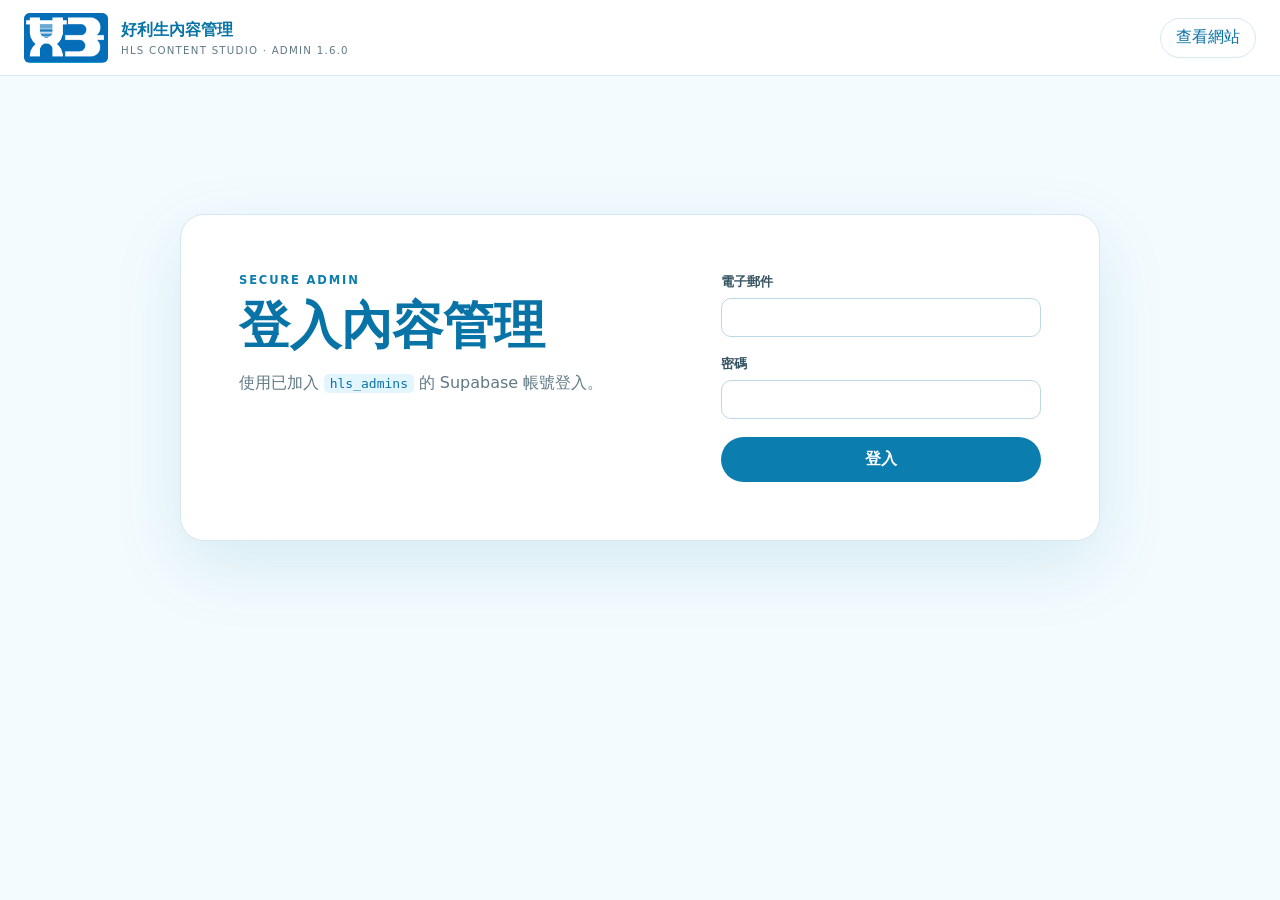
==== commit 8548aef8: "Improve product image management" ====
--- a/admin.html
+++ b/admin.html
@@ -22,7 +22,7 @@
     <header class="admin-topbar">
       <a class="admin-brand" href="index.html#/home">
         <img src="public/assets/optimized/11_n090.webp" width="259" height="154" alt="" />
-        <span><strong>好利生內容管理</strong><small>HLS CONTENT STUDIO · ADMIN 1.5.0</small></span>
+        <span><strong>好利生內容管理</strong><small>HLS CONTENT STUDIO · ADMIN 1.6.0</small></span>
       </a>
       <div class="admin-actions">
         <a href="index.html#/home">查看網站</a>
--- a/admin.css
+++ b/admin.css
@@ -203,8 +203,11 @@
 .image-field-actions { display: flex; align-items: center; flex-wrap: wrap; gap: 11px; }
 .image-field-actions span { color: var(--muted); font-size: 0.74rem; font-weight: 500; }
 .image-preview { display: grid; grid-template-columns: repeat(auto-fill, minmax(118px, 1fr)); gap: 10px; }
-.image-preview a { display: block; aspect-ratio: 4 / 3; overflow: hidden; border: 1px solid var(--line); border-radius: 10px; background: var(--sky-50); }
+.image-preview-item { position: relative; display: block; min-width: 0; }
+.image-preview-item a { display: block; aspect-ratio: 4 / 3; overflow: hidden; border: 1px solid var(--line); border-radius: 10px; background: var(--sky-50); }
 .image-preview img { width: 100%; height: 100%; object-fit: cover; }
+.image-preview-remove { position: absolute; top: 6px; right: 6px; display: grid; place-items: center; width: 28px; height: 28px; padding: 0; border: 1px solid rgba(255, 255, 255, 0.9); border-radius: 50%; background: rgba(135, 38, 38, 0.92); color: var(--white); font-size: 1.2rem; line-height: 1; cursor: pointer; box-shadow: 0 3px 12px rgba(69, 20, 20, 0.25); }
+.image-preview-remove:hover, .image-preview-remove:focus-visible { background: #a52f2f; transform: scale(1.06); }
 .image-preview-empty { margin: 0; padding: 15px; border: 1px dashed #9bcfe2; border-radius: 10px; color: var(--muted); font-size: 0.76rem; }
 .media-upload-panel { display: grid; place-items: center; min-height: 430px; padding: 36px; border: 2px dashed #7ac7e4; border-radius: 16px; background: linear-gradient(145deg, #fff 0%, var(--sky-50) 100%); color: var(--muted); text-align: center; transition: 160ms ease; }
 .media-upload-panel.dragover { border-color: var(--lime); background: #f6ffe8; transform: scale(1.005); }
